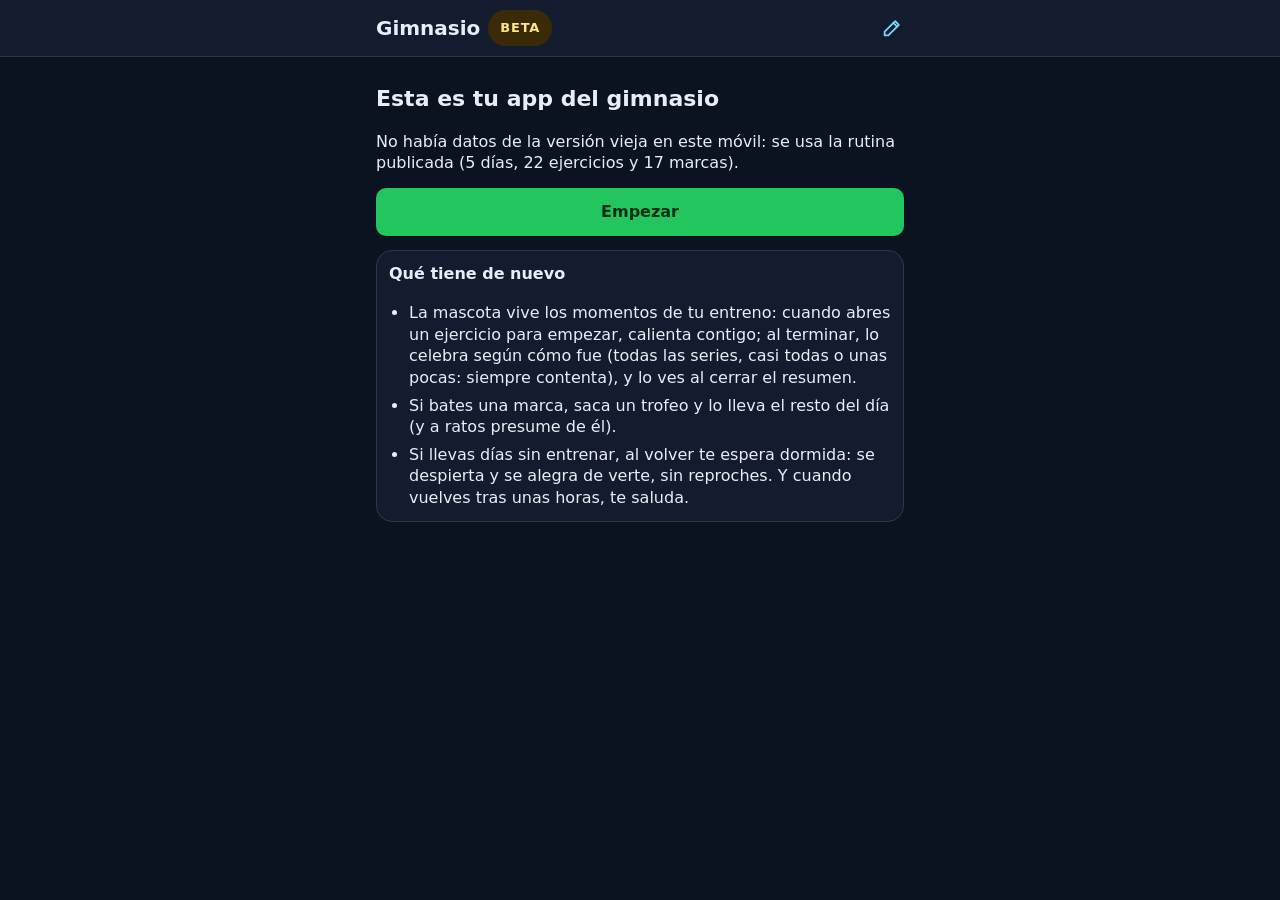
==== beta/index.html @ 9f3859d2 "Beta 1.3.5 en beta/ (D-124, D-135): los momentos de la sesión, con la mascota La app de desarrollo (" ====
<!doctype html>
<html lang="es">
<head>
  <meta charset="utf-8">
  <meta name="viewport" content="width=device-width, initial-scale=1, viewport-fit=cover">
  <meta http-equiv="Content-Security-Policy" content="default-src 'self'; script-src 'self'; style-src 'self'; img-src 'self' https: data: blob:; media-src 'self' blob:; connect-src 'self' https://*.ts.net; worker-src 'self'; manifest-src 'self'; object-src 'none'; base-uri 'none'; form-action 'none'">
  <meta name="color-scheme" content="light dark">
  <meta name="theme-color" content="#ffffff" media="(prefers-color-scheme: light)">
  <meta name="theme-color" content="#131c2e" media="(prefers-color-scheme: dark)">
  <meta name="description" content="App del gimnasio: apunta series, descansos y marcas.">
  <!-- La misma versión que js/version.js y sw.js: si el HTML y el JavaScript no coinciden, la app no arranca a medias. -->
  <meta name="gym-beta-version" content="1.3.5">
  <link rel="manifest" href="./manifest.json">
  <link rel="icon" href="./icon.svg" type="image/svg+xml">
  <link rel="apple-touch-icon" href="./icon.svg">
  <!-- «?1»: el service worker de la app vieja guardó «styles.css» a secas; la primera vez que se abre esta, aún puede
       mandar él y, con otra dirección, no le da la hoja vieja. No hay que cambiarlo en cada versión. -->
  <link rel="stylesheet" href="./styles.css?1">
  <title>Gym</title>
</head>
<body class="arrancando">
  <header class="cabecera" id="cabecera">
    <div class="cabecera-fila">
      <p class="marca"><span class="marca-nombre">Gimnasio</span></p>
      <!-- El lápiz: apuntar un fallo o una idea desde cualquier pantalla (antes, «BETA»; el id se queda). -->
      <button type="button" class="boton-apuntar" id="boton-beta" aria-label="Apuntar un fallo o una idea" title="Apuntar un fallo o una idea">
        <svg class="icono" viewBox="0 0 24 24" width="22" height="22" fill="none" stroke="currentColor" stroke-width="2" stroke-linecap="round" stroke-linejoin="round" aria-hidden="true" focusable="false"><path d="M4 20h4L19.5 8.5l-4-4L4 16z"/><path d="M13.5 6.5l4 4"/></svg>
      </button>
    </div>
    <div class="fila-dias" id="fila-dias" role="group" aria-label="Días de la rutina" hidden></div>
  </header>

  <main id="pantalla" class="pantalla" tabindex="-1">
    <p class="cargando">Cargando…</p>
  </main>

  <div id="barra-descanso" class="barra-descanso" role="region" aria-label="Descanso" hidden></div>
  <div id="avisos" class="avisos" aria-live="polite"></div>

  <nav id="nav" class="nav" aria-label="Secciones">
    <button type="button" class="nav-boton" data-accion="ir-entreno">
      <svg class="icono" viewBox="0 0 24 24" width="24" height="24" fill="none" stroke="currentColor" stroke-width="2" stroke-linecap="round" stroke-linejoin="round" aria-hidden="true" focusable="false"><path d="M6.5 7.5v9"/><path d="M17.5 7.5v9"/><path d="M3.5 10v4"/><path d="M20.5 10v4"/><path d="M6.5 12h11"/></svg>
      <span>Entreno</span>
    </button>
    <button type="button" class="nav-boton" data-accion="ir-historial">
      <svg class="icono" viewBox="0 0 24 24" width="24" height="24" fill="none" stroke="currentColor" stroke-width="2" stroke-linecap="round" stroke-linejoin="round" aria-hidden="true" focusable="false"><path d="M4 19.5h16"/><path d="M5.5 15.5l4-5 3.5 3 5.5-7"/></svg>
      <span>Historial</span>
    </button>
    <button type="button" class="nav-boton" data-accion="ir-rutina">
      <svg class="icono" viewBox="0 0 24 24" width="24" height="24" fill="none" stroke="currentColor" stroke-width="2" stroke-linecap="round" stroke-linejoin="round" aria-hidden="true" focusable="false"><path d="M4 5.5h16v14H4z"/><path d="M4 10h16"/><path d="M8.5 3v4"/><path d="M15.5 3v4"/></svg>
      <span>Rutina</span>
    </button>
    <button type="button" class="nav-boton" data-accion="ir-ajustes">
      <svg class="icono" viewBox="0 0 24 24" width="24" height="24" fill="none" stroke="currentColor" stroke-width="2" stroke-linecap="round" stroke-linejoin="round" aria-hidden="true" focusable="false"><path d="M4 7h9"/><path d="M17 7h3"/><path d="M4 17h3"/><path d="M11 17h9"/><path d="M15 4.5v5"/><path d="M9 14.5v5"/></svg>
      <span>Ajustes</span>
    </button>
  </nav>

  <div id="capa-fin" class="capa-fin" role="status" hidden></div>
  <div id="anuncios" class="solo-lector" aria-live="polite"></div>
  <noscript><p class="noscript">La app necesita JavaScript.</p></noscript>

  <script src="./js/vigia.js"></script>
  <script type="module" src="./js/app.js"></script>
</body>
</html>
---- beta/styles.css ----
/* Gym Beta · estilos. Tokens con light-dark(): sin data-tema sigue al móvil; app.js fija data-tema con el tema
   que resulta (claro u oscuro). Contrastes medidos con la fórmula WCAG (ver la especificación). */

:root {
  color-scheme: light dark;
  --fondo: light-dark(#f5f7fb, #0b1220);
  --superficie: light-dark(#ffffff, #131c2e);
  --superficie-2: light-dark(#eef2f8, #1b2640);
  --borde: light-dark(#d5dce8, #2a3654);
  --borde-campo: light-dark(#7b879b, #6b7a99);
  --texto: light-dark(#0f172a, #e8eef8);
  --texto-2: light-dark(#475569, #a9b6ca);
  --acento: light-dark(#15803d, #22c55e);
  --sobre-acento: light-dark(#ffffff, #052e16);
  --acento-texto: light-dark(#15803d, #4ade80);
  --info: light-dark(#0369a1, #7dd3fc);
  --seleccion: light-dark(#dbeafe, #1d3b5c);
  --cuenta: light-dark(#b45309, #fbbf24);
  --aviso-fondo: light-dark(#fef3c7, #3a2a07);
  --aviso-texto: light-dark(#78350f, #fde68a);
  --peligro: light-dark(#b91c1c, #f87171);
  --peligro-fondo: light-dark(#fee2e2, #3b1219);
  --peligro-zona-texto: light-dark(#991b1b, #fecaca);
  --peligro-solido: #b91c1c;
  --hecho: light-dark(#166534, #86efac);
  --hecho-fondo: light-dark(#dcfce7, #10291b);
  --fin-fondo: #22c55e;
  --fin-texto: #052e16;
  --grafica-serie: light-dark(#2a78d6, #3987e5);
  --grafica-rejilla: light-dark(#e3e8f0, #26324a);
  --tostada-fondo: light-dark(#1e293b, #e8eef8);
  --tostada-texto: light-dark(#f8fafc, #0f172a);
  --tostada-accion: light-dark(#86efac, #166534);
  --alto-nav: 64px;
  --alto-barra: 66px;
  --alto-cabecera: 112px;
  --margen: 16px;
  --sombra: none;
}

[data-tema="claro"] { color-scheme: light; --sombra: 0 1px 2px rgb(15 23 42 / .08); }
[data-tema="oscuro"] { color-scheme: dark; }

*, *::before, *::after { box-sizing: border-box; }
[hidden] { display: none !important; }

html { -webkit-text-size-adjust: 100%; text-size-adjust: 100%; }

body {
  margin: 0;
  min-height: 100dvh;
  background: var(--fondo);
  color: var(--texto);
  font: 16px/1.35 system-ui, -apple-system, "Segoe UI", Roboto, "Noto Sans", sans-serif;
  padding-bottom: calc(var(--alto-nav) + env(safe-area-inset-bottom) + 24px);
  -webkit-tap-highlight-color: transparent;
}
body.con-descanso { padding-bottom: calc(var(--alto-nav) + var(--alto-barra) + env(safe-area-inset-bottom) + 24px); }
body.con-hoja { overflow: hidden; }
body.arrancando { padding-bottom: 24px; }
body.arrancando .nav, body.arrancando .fila-dias { display: none; }

button, input, textarea, select { font: inherit; color: inherit; }
button { cursor: pointer; touch-action: manipulation; }
:focus-visible { outline: 3px solid var(--info); outline-offset: 2px; }
.icono { flex: none; }
a { color: var(--info); }

.solo-lector {
  position: absolute; width: 1px; height: 1px; overflow: hidden;
  clip: rect(0 0 0 0); clip-path: inset(50%); white-space: nowrap;
}
.oculto { display: none; }

/* --- Cabecera --- */

.cabecera {
  position: sticky; top: 0; z-index: 20;
  background: var(--superficie);
  border-bottom: 1px solid var(--borde);
  padding-top: env(safe-area-inset-top);
}
.cabecera-fila {
  height: 56px; max-width: 560px; margin: 0 auto; padding: 0 var(--margen);
  display: flex; align-items: center; justify-content: space-between; gap: 8px;
}
.marca { margin: 0; display: flex; align-items: center; gap: 8px; font-size: 20px; font-weight: 700; min-width: 0; }
/* El lápiz de arriba (antes, «BETA»): apuntar un fallo o una idea desde cualquier pantalla. Se ve pequeño, pero se
   toca en 48 × 48 px, pegado al borde derecho como iba el enlace a la versión vieja. */
.boton-apuntar {
  display: inline-flex; align-items: center; justify-content: center; flex: none; width: 48px; height: 48px; margin-right: -12px;
  padding: 0; border: 0; border-radius: 12px; background: none; color: var(--info); cursor: pointer;
}
.fila-dias {
  height: 56px; max-width: 560px; margin: 0 auto; padding: 4px var(--margen);
  display: flex; gap: 8px; overflow-x: auto; overscroll-behavior-x: contain;
  scroll-snap-type: x proximity; scrollbar-width: none;
}
.fila-dias::-webkit-scrollbar { display: none; }
.pestana {
  position: relative; flex: 1 0 auto; min-width: 64px; max-width: 132px; height: 48px; padding: 0 10px;
  scroll-snap-align: center;
  display: flex; flex-direction: column; align-items: center; justify-content: center; gap: 1px;
  border: 2px solid transparent; border-radius: 10px; background: var(--superficie-2); color: var(--texto);
}
.pestana-dia { font-size: 12px; font-weight: 600; color: var(--texto-2); line-height: 1.1; }
.pestana.es-hoy .pestana-dia { color: var(--hecho); font-weight: 800; }
.pestana-titulo { font-size: 14px; font-weight: 700; line-height: 1.2; max-width: 100%; overflow: hidden; text-overflow: ellipsis; white-space: nowrap; }
.pestana.elegida { background: var(--seleccion); border-color: var(--info); }
.pestana-punto { position: absolute; top: 5px; right: 6px; width: 8px; height: 8px; border-radius: 50%; background: var(--acento); }

/* --- Pantalla --- */

.pantalla { display: block; max-width: 560px; margin: 0 auto; padding: 12px var(--margen) 16px; outline: none; }
.cargando { color: var(--texto-2); }
.noscript { max-width: 560px; margin: 16px auto; padding: 0 16px; }
.titulo-pantalla { font-size: 22px; font-weight: 700; margin: 8px 0 4px; line-height: 1.25; overflow-wrap: anywhere; }
.subtitulo-pantalla { margin: 0 0 12px; color: var(--texto-2); font-size: 14px; }
.ayuda { margin: 0; font-size: 13px; color: var(--texto-2); }
.estado-bien { display: inline-flex; align-items: center; gap: 4px; color: var(--hecho); font-weight: 600; }
.linea-dato { margin: 0; font-size: 15px; }
.aviso-texto-fuerte { color: var(--aviso-texto); background: var(--aviso-fondo); padding: 8px 10px; border-radius: 10px; }

@media (max-width: 379px) {
  :root { --margen: 12px; }
}

/* --- Botones --- */

.boton {
  display: inline-flex; align-items: center; justify-content: center; gap: 8px;
  min-height: 48px; padding: 0 16px; border-radius: 10px; border: 1px solid transparent;
  font-weight: 700; text-align: center; line-height: 1.2; text-decoration: none;
}
.boton-principal { background: var(--acento); color: var(--sobre-acento); }
.boton-secundario { background: var(--superficie-2); color: var(--texto); border-color: var(--borde-campo); }
.boton-peligro { background: var(--peligro-solido); color: #ffffff; }
.boton-peligro-suave { background: transparent; color: var(--peligro); border-color: var(--peligro); }
.boton-ancho { width: 100%; }
.boton-corto { padding: 0 14px; }
.boton:disabled, .boton-icono:disabled, .boton-barra:disabled, .fila:disabled { opacity: .5; cursor: not-allowed; }
.boton-icono {
  width: 48px; height: 48px; flex: none; display: inline-grid; place-items: center; padding: 0;
  border: 0; border-radius: 10px; background: transparent; color: var(--texto);
}
.enlace-boton {
  display: inline-flex; align-items: center; gap: 6px; min-height: 48px; padding: 0 8px;
  background: none; border: 0; border-radius: 10px; color: var(--info); font-weight: 600; text-decoration: none;
}
.enlace-peligro { color: var(--peligro); }
.boton-volver {
  display: inline-flex; align-items: center; gap: 6px; min-height: 48px; padding: 0 8px; margin-left: -8px;
  background: none; border: 0; border-radius: 10px; color: var(--info); font-weight: 600;
}
.separador { height: 1px; background: var(--borde); margin: 8px 0; }

/* --- Banners y tarjetas --- */

.banners { display: flex; flex-direction: column; gap: 8px; margin-bottom: 8px; }
.banner {
  background: var(--superficie); border: 1px solid var(--borde); border-radius: 16px; padding: 12px;
  box-shadow: var(--sombra);
}
.banner-fila { display: flex; gap: 8px; align-items: flex-start; }
.banner-icono { margin-top: 1px; color: var(--info); }
.banner-texto { margin: 0; font-weight: 600; }
.banner-botones { display: flex; flex-wrap: wrap; gap: 8px; margin-top: 10px; }
.banner-botones .boton { flex: 1 1 auto; }
.banner-aviso { background: var(--aviso-fondo); color: var(--aviso-texto); border-color: transparent; }
.banner-aviso .banner-icono { color: var(--aviso-texto); }
.banner-aviso .boton-secundario { background: transparent; color: var(--aviso-texto); border-color: currentColor; }
.banner-hecho { background: var(--hecho-fondo); color: var(--hecho); border-color: transparent; }
.banner-hecho .banner-icono { color: var(--hecho); }
.banner-hecho .boton-secundario { background: transparent; color: var(--hecho); border-color: currentColor; }

.tarjeta {
  background: var(--superficie); border: 1px solid var(--borde); border-radius: 16px; padding: 12px;
  box-shadow: var(--sombra); margin-bottom: 16px;
}
.tarjeta-titulo { font-size: 16px; font-weight: 700; margin: 0 0 8px; }
.tarjeta-destacada {
  background: var(--hecho-fondo); color: var(--hecho); border-radius: 16px; padding: 12px; margin: 8px 0;
  display: flex; flex-direction: column; gap: 8px;
}
.tarjeta-destacada-texto { margin: 0; font-weight: 700; font-size: 17px; }
.vacio { background: var(--superficie); border: 1px dashed var(--borde-campo); border-radius: 16px; padding: 16px; display: flex; flex-direction: column; gap: 12px; }
.vacio p { margin: 0; color: var(--texto-2); }

/* --- Entreno --- */

.resumen-dia { margin-bottom: 4px; }
.titulo-dia { font-size: 22px; font-weight: 700; margin: 4px 0 0; line-height: 1.25; overflow-wrap: anywhere; }
.titulo-dia-fila { display: flex; align-items: center; justify-content: space-between; gap: 8px; }
.enlace-corto { flex: none; font-size: 14px; }
.linea-dia-fija { margin: 0; color: var(--texto-2); font-size: 15px; }
.linea-dia {
  display: flex; align-items: center; justify-content: space-between; gap: 8px; width: 100%; min-height: 48px;
  padding: 0; background: none; border: 0; color: var(--texto-2); font-size: 15px; text-align: left;
}
.linea-dia .icono { color: var(--info); }
.linea-dia-texto { min-width: 0; }
.progreso { height: 6px; border-radius: 3px; background: var(--superficie-2); overflow: hidden; margin-bottom: 8px; }
.progreso-barra { display: block; height: 100%; width: 0; background: var(--acento); border-radius: 3px; }
.ayuda-serie {
  display: flex; gap: 8px; align-items: flex-start; margin: 0 0 8px; padding: 10px 12px; border-radius: 12px;
  background: var(--seleccion); color: var(--texto); font-size: 14px;
}
.ayuda-serie .icono { color: var(--info); }

.lista-ej { list-style: none; margin: 0; padding: 0; display: flex; flex-direction: column; gap: 8px; }
.ej {
  background: var(--superficie); border: 1px solid var(--borde); border-radius: 16px; box-shadow: var(--sombra);
  scroll-margin-top: calc(var(--alto-cabecera-real, var(--alto-cabecera)) + 8px);
  scroll-margin-bottom: calc(var(--alto-nav) + var(--alto-barra) + 16px);
}
.ej.abierto { border: 2px solid var(--info); }
/* Superset (D-120) en Entreno: los dos, en la misma tarjeta, siempre (en reposo o haciéndolos): el replegado
   como una fila normal y el que se está haciendo, con sus controles, dentro de la misma tarjeta, uno debajo
   del otro y el descanso corto como separador. Así nunca se ve como dos ejercicios sueltos. */
.ej-superset-etiqueta {
  margin: 0; padding: 8px 12px 0; display: flex; align-items: center; gap: 4px;
  font-size: 12px; font-weight: 700; color: var(--info); text-transform: uppercase; letter-spacing: .02em;
}
.ej-superset-etiqueta .icono { flex: none; }
.ej-superset-separador {
  margin: 0; padding: 2px 12px; display: flex; align-items: center; gap: 8px;
  font-size: 12px; font-weight: 600; color: var(--texto-2); white-space: nowrap;
}
.ej-superset-separador::before, .ej-superset-separador::after { content: ""; flex: 1; height: 1px; background: var(--borde); }
/* Entre los enlaces de abajo (Editar…) del que esté abierto y el separador del superset no van dos rayas: la
   de los enlaces se quita (la del separador ya marca el corte). */
.ej-superset-miembro .ej-enlaces { border-top: 0; padding-top: 0; }
.ej-fila {
  display: flex; align-items: center; gap: 12px; width: 100%; min-height: 72px; padding: 8px 12px 8px 8px;
  background: none; border: 0; border-radius: 16px; text-align: left;
}
.ej-textos { flex: 1; min-width: 0; display: flex; flex-direction: column; gap: 2px; }
.ej-nombre {
  font-size: 16px; font-weight: 600; line-height: 1.25; overflow-wrap: anywhere;
  display: -webkit-box; -webkit-box-orient: vertical; -webkit-line-clamp: 2; line-clamp: 2; overflow: hidden;
}
.ej-nombre-completo { display: block; -webkit-line-clamp: unset; line-clamp: none; overflow: visible; }
.ej-datos { font-size: 14px; color: var(--texto-2); overflow-wrap: anywhere; }
.dato-icono { display: inline-flex; align-items: center; gap: 3px; white-space: nowrap; }
.dato-icono .icono { flex: none; opacity: .9; }
.ej-estado {
  flex: none; min-width: 44px; display: inline-flex; align-items: center; justify-content: flex-end; gap: 2px;
  font-size: 14px; font-weight: 700; color: var(--texto-2); font-variant-numeric: tabular-nums;
}
.ej-estado-hecho { color: var(--hecho); }
.ej-estado-despues { color: var(--cuenta); }
.ej.hecho:not(.abierto) .ej-datos { color: var(--hecho); }

.ej-cabecera { display: flex; align-items: flex-start; gap: 10px; padding: 8px 10px 0 8px; }
.ej-foto { flex: none; padding: 0; border: 0; background: none; border-radius: 12px; display: block; }
.ej-cabecera-texto {
  flex: 1; min-width: 0; min-height: 72px; padding: 2px 0; display: flex; flex-direction: column; justify-content: center; gap: 2px;
  background: none; border: 0; text-align: left; border-radius: 10px;
}
.ej-cabecera .ej-estado { min-height: 48px; }
.ej-cuerpo { padding: 8px 8px 8px; display: flex; flex-direction: column; gap: 10px; }
.ej-notas { margin: 0; display: flex; gap: 6px; align-items: flex-start; font-size: 14px; color: var(--texto); background: var(--superficie-2); padding: 8px 10px; border-radius: 10px; }
.ej-notas .icono { color: var(--texto-2); margin-top: 1px; }
.ultima-vez { margin: 0; font-size: 14px; color: var(--texto-2); padding: 0 2px; font-variant-numeric: tabular-nums; }
.sugerencia { background: var(--seleccion); border-radius: 12px; padding: 8px 8px 8px 12px; }
.sugerencia-fila { display: flex; align-items: center; justify-content: space-between; gap: 8px; }
.sugerencia-texto { margin: 0; font-weight: 700; }
.sugerencia-porque { margin: 2px 0 0; font-size: 13px; color: var(--texto); }
.series-hechas { display: flex; flex-wrap: wrap; gap: 8px; }
.pastilla-serie {
  min-height: 48px; padding: 0 14px 0 10px; display: inline-flex; align-items: center; gap: 4px;
  border: 1px solid var(--borde-campo); border-radius: 999px; background: var(--superficie-2);
  font-weight: 700; font-variant-numeric: tabular-nums;
}
.pastilla-serie .icono { color: var(--hecho); }
.serie-actual { display: flex; flex-direction: column; gap: 8px; }
.serie-cabecera { display: flex; align-items: center; justify-content: space-between; gap: 8px; }
.serie-numero { margin: 0; font-size: 14px; font-weight: 600; padding: 0 2px; }
.boton-descanso { min-height: 48px; padding: 0 12px; gap: 6px; font-size: 14px; font-variant-numeric: tabular-nums; }
/* Peso y repeticiones lado a lado también a 360 px (así el ✓ queda más arriba); solo por debajo de 340 px, uno sobre otro. */
.controles { display: grid; grid-template-columns: repeat(auto-fit, minmax(150px, 1fr)); gap: 8px 8px; }
.controles-hoja { gap: 12px; }
.control { display: flex; flex-direction: column; gap: 4px; min-width: 0; }
.control-rotulo { font-size: 14px; font-weight: 600; color: var(--texto-2); }
.control-fila { display: flex; align-items: stretch; gap: 4px; }
.boton-paso {
  flex: none; width: 48px; height: 56px; padding: 0; display: grid; place-items: center;
  border: 1px solid var(--borde-campo); border-radius: 10px; background: var(--superficie-2); color: var(--texto);
  font-weight: 700; font-size: 14px; white-space: nowrap;
}
.boton-paso-texto { width: 60px; font-size: 14px; }
.formulario .control-rotulo { color: var(--texto); font-weight: 700; }
.control-valor {
  flex: 1; min-width: 50px; height: 56px; display: flex; flex-direction: column; align-items: center; justify-content: center;
  border: 1px solid var(--borde-campo); border-radius: 10px; background: var(--superficie); overflow: hidden; cursor: text;
}
.control-valor:focus-within { outline: 3px solid var(--info); outline-offset: 1px; }
.control-campo {
  width: 100%; height: 30px; padding: 0 2px; border: 0; background: transparent; outline: none;
  font-size: 24px; font-weight: 700; text-align: center; font-variant-numeric: tabular-nums;
}
.control-unidad { font-size: 12px; color: var(--texto-2); line-height: 1; }
.control-valor:has(.falta) { border-color: var(--cuenta); border-width: 2px; }
.control-valor:has([aria-invalid="true"]) { border-color: var(--peligro); border-width: 2px; }
.control-error { margin: 0; font-size: 13px; color: var(--peligro); font-weight: 600; }
.control-error:empty { display: none; }
.control-aviso { color: var(--cuenta); }
.boton-hecha {
  width: 100%; min-height: 56px; font-size: 17px; background: var(--acento); color: var(--sobre-acento);
  scroll-margin-top: calc(var(--alto-cabecera-real, var(--alto-cabecera)) + 8px);
  scroll-margin-bottom: calc(var(--alto-nav) + env(safe-area-inset-bottom) + 16px);
}
body.con-descanso .boton-hecha { scroll-margin-bottom: calc(var(--alto-nav) + var(--alto-barra) + env(safe-area-inset-bottom) + 16px); }
/* Recién marcada una serie: un momento sin poder tocarse (un doble toque no apunta dos), y se nota. */
.boton-hecha.recien { opacity: .55; pointer-events: none; }
.hecha-texto { font-variant-numeric: tabular-nums; }
/* Los enlaces, separados del ✓ (un toque un poco bajo no cae en «Hacer después»). */
.ej-enlaces { display: flex; flex-wrap: nowrap; gap: 0 8px; justify-content: space-between; margin-top: 12px; padding-top: 4px; border-top: 1px solid var(--borde); }
@media (max-width: 400px) {
  .control-fila { gap: 2px; }
  .control-campo { font-size: 21px; }
  .ej-enlaces .enlace-boton { padding: 0 4px; font-size: 14px; }
  .ej-enlaces .icono { display: none; }
}
@media (max-width: 339px) {
  .controles { grid-template-columns: 1fr; }
}
.final-lista { display: flex; flex-direction: column; align-items: center; gap: 8px; margin-top: 16px; }

/* --- Barra de descanso y capa --- */

/* Barra de descanso de una sola fila: la cuenta (con lo que toca debajo) y cuatro botones de 48 px. */
.barra-descanso {
  position: fixed; left: 0; right: 0; z-index: 25;
  bottom: calc(var(--alto-nav) + env(safe-area-inset-bottom));
  min-height: var(--alto-barra); padding: 8px var(--margen);
  background: var(--superficie); border-top: 1px solid var(--borde);
  box-shadow: 0 -4px 12px rgb(0 0 0 / .14);
}
.barra-descanso > * { max-width: 560px; margin-left: auto; margin-right: auto; }
.barra-fila { display: flex; align-items: center; gap: 10px; }
.barra-izq { flex: 1; min-width: 0; display: flex; flex-direction: column; gap: 2px; }
.barra-cuenta {
  font-size: 32px; font-weight: 700; line-height: 1;
  font-variant-numeric: tabular-nums; color: var(--cuenta); white-space: nowrap;
}
.barra-texto { font-size: 13px; line-height: 1.25; color: var(--texto-2); white-space: nowrap; overflow: hidden; text-overflow: ellipsis; display: block; }
.barra-texto-interior { display: inline-block; }
/* Si no cabe, como en un reproductor antiguo: una pausa, un paseo hasta el final en el sentido de la lectura
   (izquierda), otra pausa y, de vuelta al principio, un corte (no una vuelta hacia la derecha, que iría al
   revés de cómo se lee). Con «reducir movimiento» no se mueve: se queda en los puntos suspensivos de siempre. */
@media (prefers-reduced-motion: no-preference) {
  .barra-texto.con-marquesina { text-overflow: clip; }
  .barra-texto.con-marquesina .barra-texto-interior { animation: marquesina-barra 7s linear infinite; }
}
@keyframes marquesina-barra {
  0%, 14% { transform: translateX(0); }
  57% { transform: translateX(calc(-1 * var(--desborde, 0px))); }
  71% { transform: translateX(calc(-1 * var(--desborde, 0px))); }
  71.1% { transform: translateX(0); }
  100% { transform: translateX(0); }
}
.barra-pausa .barra-cuenta { color: var(--texto-2); }
.barra-final .barra-cuenta { font-size: 22px; line-height: 1.1; color: var(--hecho); }
.barra-final .barra-texto { color: var(--texto); font-weight: 600; }
.barra-botones { flex: none; display: flex; gap: 8px; }
.boton-barra {
  width: 48px; height: 48px; padding: 0; display: grid; place-items: center; border-radius: 10px; border: 1px solid var(--borde-campo);
  background: var(--superficie-2); color: var(--texto); font-weight: 700; font-size: 13px; white-space: nowrap; font-variant-numeric: tabular-nums;
}
.barra-icono { display: grid; place-items: center; }
@media (max-width: 339px) {
  .barra-botones { gap: 4px; }
  .boton-barra { width: 44px; }
}

.capa-fin {
  position: fixed; inset: 0; z-index: 70; padding: 24px;
  display: flex; flex-direction: column; align-items: center; justify-content: center; text-align: center;
  background: var(--fin-fondo); color: var(--fin-texto); cursor: pointer;
}
.capa-titulo { margin: 0; font-size: 40px; font-weight: 800; }
.capa-texto { margin: 8px 0 0; font-size: 20px; font-weight: 700; overflow-wrap: anywhere; }
/* Arriba, lejos del ✓ que queda debajo de la capa. */
.capa-pie { position: absolute; top: calc(env(safe-area-inset-top) + 24px); left: 0; right: 0; margin: 0; font-size: 16px; font-weight: 600; }
/* Al cerrarse sola se vuelve transparente, pero sigue recogiendo los toques un momento. */
.capa-fin.saliendo { opacity: 0; transition: opacity .25s; }
@media (prefers-reduced-motion: no-preference) {
  .capa-fin:not([hidden]) .capa-titulo { animation: latido .8s ease-in-out 3; }
}
@keyframes latido { 50% { transform: scale(1.08); } }

/* --- Navegación inferior --- */

.nav {
  position: fixed; left: 0; right: 0; bottom: 0; z-index: 30;
  height: calc(var(--alto-nav) + env(safe-area-inset-bottom)); padding-bottom: env(safe-area-inset-bottom);
  padding-left: max(0px, calc((100% - 560px) / 2)); padding-right: max(0px, calc((100% - 560px) / 2));
  display: grid; grid-template-columns: repeat(4, 1fr);
  background: var(--superficie); border-top: 1px solid var(--borde);
}
.nav-boton {
  display: flex; flex-direction: column; align-items: center; justify-content: center; gap: 2px;
  min-height: 48px; padding: 0; border: 0; background: none; color: var(--texto-2);
  font-size: 12.5px; font-weight: 600;
}
.nav-boton .icono { padding: 2px 14px; box-sizing: content-box; border-radius: 999px; }
.nav-boton[aria-current="page"] { color: var(--acento-texto); }
.nav-boton[aria-current="page"] .icono { background: var(--hecho-fondo); }

/* --- Avisos breves --- */

.avisos {
  position: fixed; left: 0; right: 0; z-index: 60; pointer-events: none;
  bottom: calc(var(--alto-nav) + env(safe-area-inset-bottom) + 8px);
  display: flex; justify-content: center; padding: 0 12px;
}
/* Con la barra de descanso a la vista, los avisos van arriba, bajo la cabecera: así el «Deshacer» no cae encima del
   ✓ ni de las filas que se tocan entre series. */
body.con-descanso .avisos { top: calc(var(--alto-cabecera-real, var(--alto-cabecera)) + 8px); bottom: auto; }
body.arrancando .avisos { bottom: 16px; }
body.con-hoja .avisos { top: calc(env(safe-area-inset-top) + 12px); bottom: auto; }
.aviso {
  pointer-events: auto; width: 100%; max-width: 536px; min-height: 48px; padding: 4px 4px 4px 16px;
  display: flex; align-items: center; gap: 8px; border-radius: 12px;
  background: var(--tostada-fondo); color: var(--tostada-texto); box-shadow: 0 6px 18px rgb(0 0 0 / .25);
}
.aviso-texto { margin: 0; flex: 1; padding: 8px 0; font-size: 15px; }
.aviso-accion {
  flex: none; min-height: 48px; padding: 0 14px; border: 0; border-radius: 10px; background: transparent;
  color: var(--tostada-accion); font-weight: 800; text-transform: none;
}
.aviso-cerrar { color: var(--tostada-texto); }
.aviso-error { background: light-dark(#7f1d1d, #fecaca); color: light-dark(#ffffff, #450a0a); }
.aviso-error .aviso-cerrar, .aviso-error .aviso-accion { color: inherit; }

/* --- Hojas --- */

.capa-hoja { position: fixed; inset: 0; z-index: 50; display: flex; flex-direction: column; justify-content: flex-end; }
.hoja-fondo { position: absolute; inset: 0; background: rgb(0 0 0 / .5); }
.hoja {
  position: relative; width: 100%; max-width: 560px; margin: 0 auto; max-height: 85dvh;
  display: flex; flex-direction: column;
  background: var(--superficie); color: var(--texto); border-radius: 24px 24px 0 0;
  padding-bottom: env(safe-area-inset-bottom); box-shadow: 0 -8px 24px rgb(0 0 0 / .25);
}
.hoja-alta { min-height: 60dvh; }
.hoja:focus { outline: none; }
.hoja-cabecera { display: flex; align-items: center; gap: 8px; padding: 8px 8px 0 20px; min-height: 60px; }
.hoja-titulo { flex: 1; margin: 0; font-size: 20px; font-weight: 700; line-height: 1.25; overflow-wrap: anywhere; }
.hoja-cuerpo { flex: 1 1 auto; overflow-y: auto; overscroll-behavior: contain; padding: 8px 20px 16px; }
.hoja-pie { display: flex; gap: 12px; justify-content: space-between; padding: 12px 20px 16px; border-top: 1px solid var(--borde); }
.hoja-pie .boton { flex: 1 1 0; min-width: 0; }
.hoja-texto { margin: 0 0 12px; font-size: 16px; }
.hoja-confirmar .hoja-cuerpo { padding-bottom: 8px; }

.tabla-tiempo { margin: 0 0 12px; }
.fila-tabla { display: flex; justify-content: space-between; gap: 12px; padding: 10px 0; border-bottom: 1px solid var(--borde); }
.fila-tabla dt { color: var(--texto); }
.fila-tabla dd { margin: 0; font-weight: 700; white-space: nowrap; font-variant-numeric: tabular-nums; }
.fila-total { border-bottom: 0; font-size: 18px; }
.fila-total dt { font-weight: 700; }

.resumen-titulo { margin: 0; font-size: 18px; font-weight: 700; }
.resumen-cifras { margin: 4px 0 12px; font-size: 16px; color: var(--texto-2); }
.resumen-marcas { background: var(--hecho-fondo); color: var(--hecho); border-radius: 12px; padding: 8px 12px; margin-bottom: 12px; }
.resumen-rotulo { margin: 0; font-weight: 700; }
.resumen-marcas ul { margin: 4px 0 0; padding-left: 20px; }
.imagen-grande { display: grid; place-items: center; margin-bottom: 8px; }
.mini.mini-200 { width: min(100%, 320px); height: auto; aspect-ratio: 1; font-size: 72px; }

.vista-previa { display: flex; flex-direction: column; gap: 8px; }
.vista-previa-linea { margin: 0; }
.vista-previa-linea.fuerte { font-weight: 700; }
.detalles summary { min-height: 48px; display: flex; align-items: center; cursor: pointer; color: var(--info); font-weight: 600; }
.lista-avisos { margin: 0 0 8px; padding-left: 20px; font-size: 14px; color: var(--texto-2); }
.lista-novedades { margin: 0; padding-left: 20px; display: flex; flex-direction: column; gap: 6px; }

/* --- Miniaturas --- */

.mini {
  position: relative; flex: none; display: grid; place-items: center; overflow: hidden;
  border-radius: 12px; color: #ffffff; font-weight: 700; line-height: 1;
}
.mini-48 { width: 48px; height: 48px; font-size: 20px; }
.mini-56 { width: 56px; height: 56px; font-size: 22px; }
.mini-72 { width: 72px; height: 72px; font-size: 28px; }
.mini-img { position: absolute; inset: 0; width: 100%; height: 100%; object-fit: contain; }
.mini.con-imagen { background: #ffffff; }
.mini.con-imagen .mini-inicial { visibility: hidden; }
[data-tema="oscuro"] .mini-img { filter: brightness(.88); }
.color-0 { background: #475569; }
.color-1 { background: #1d4ed8; }
.color-2 { background: #047857; }
.color-3 { background: #b45309; }
.color-4 { background: #6d28d9; }
.color-5 { background: #be123c; }
.color-6 { background: #0e7490; }
.color-7 { background: #4d7c0f; }

/* --- Listas de filas (Historial, Rutina, Ajustes) --- */

.lista-filas { list-style: none; margin: 0 0 16px; padding: 0; display: flex; flex-direction: column; gap: 8px; }
.fila {
  display: flex; align-items: center; gap: 12px; width: 100%; min-height: 64px; padding: 8px 12px;
  background: var(--superficie); border: 1px solid var(--borde); border-radius: 16px; box-shadow: var(--sombra);
  text-align: left; color: var(--texto);
}
.fila-textos { flex: 1; min-width: 0; display: flex; flex-direction: column; gap: 2px; }
.fila-titulo { font-weight: 600; overflow-wrap: anywhere; }
.fila-datos { font-size: 14px; color: var(--texto-2); overflow-wrap: anywhere; font-variant-numeric: tabular-nums; }
.fila-flecha { color: var(--texto-2); }
.fila-con-orden { display: flex; gap: 8px; align-items: center; }
.fila-con-orden .fila { flex: 1; min-width: 0; }
.botones-orden { display: flex; gap: 8px; flex: none; }
.botones-orden .boton-icono { background: var(--superficie-2); border: 1px solid var(--borde); }

/* Superset (D-120) en el editor de la rutina: una sola tarjeta con los dos, uno debajo del otro a toda la anchura
   de la tarjeta (dos columnas no se leían bien), y el descanso corto como separador entre ellos. Subir/bajar, a su
   derecha, como en las demás filas (desde la 1.1.0; antes iban debajo): la tarjeta queda tan ancha como una fila. */
.fila-superset-grupo { display: flex; gap: 8px; align-items: center; }
.fila-superset-grupo .fila-superset { flex: 1; min-width: 0; }
.fila-superset {
  display: flex; flex-direction: column;
  background: var(--seleccion); border: 1px solid var(--info); border-radius: 16px; overflow: hidden;
}
.fila-superset-etiqueta {
  margin: 0; padding: 8px 12px 0; display: flex; align-items: center; gap: 4px;
  font-size: 12px; font-weight: 700; color: var(--info); text-transform: uppercase; letter-spacing: .02em;
}
.fila-superset-etiqueta .icono { flex: none; }
.fila-superset-fila {
  display: flex; align-items: center; gap: 12px; width: 100%; min-height: 64px; padding: 8px 12px;
  background: none; border: 0; border-radius: 0; text-align: left; color: var(--texto);
}
.fila-superset-separador {
  margin: 0; padding: 2px 12px; display: flex; align-items: center; gap: 8px;
  font-size: 12px; font-weight: 600; color: var(--texto-2); white-space: nowrap;
}
.fila-superset-separador::before, .fila-superset-separador::after { content: ""; flex: 1; height: 1px; background: var(--borde); }
.fila-con-boton {
  display: flex; align-items: center; gap: 8px; padding: 8px 8px 8px 12px; min-height: 64px;
  background: var(--superficie); border: 1px solid var(--borde); border-radius: 16px;
}
.fila-estatica { background: var(--superficie); border: 1px solid var(--borde); border-radius: 16px; }
.fila-enlace {
  display: flex; flex-direction: column; gap: 2px; width: 100%; min-height: 64px; padding: 10px 12px;
  background: none; border: 0; border-radius: 16px; text-align: left; color: var(--texto);
}
.fila-simple { padding: 10px 2px; border-bottom: 1px solid var(--borde); font-size: 14px; }
.lista-simple { list-style: none; margin: 0 0 16px; padding: 0; }
.fila-biblioteca { min-height: 64px; }
.fila-biblioteca:disabled { opacity: 1; background: var(--superficie-2); }
.fila-biblioteca:disabled .fila-datos { color: var(--texto); font-weight: 600; }
.apunte-texto { font-weight: 400; white-space: pre-wrap; }

.selector { display: flex; gap: 8px; padding: 4px; margin: 4px 0 12px; background: var(--superficie-2); border-radius: 12px; }
.selector-opcion {
  flex: 1; min-height: 48px; padding: 0 8px; border: 0; border-radius: 9px; background: transparent;
  color: var(--texto); font-weight: 600;
}
.selector-opcion.activa { background: var(--superficie); color: var(--texto); box-shadow: 0 1px 3px rgb(0 0 0 / .18); outline: 2px solid var(--info); outline-offset: -2px; }
.selector-tipo { margin: 0; }
.selector-tipo .selector-opcion { font-size: 14px; }

/* --- Historial --- */

.cabecera-detalle { margin-bottom: 12px; }
.cabecera-detalle .titulo-pantalla { margin-top: 0; }
.tira { background: var(--superficie); border: 1px solid var(--borde); border-radius: 16px; padding: 10px 12px; margin-bottom: 12px; box-shadow: var(--sombra); }
.tira-titulo { margin: 0 0 6px; font-size: 14px; font-weight: 600; color: var(--texto-2); }
.tira-dias { list-style: none; display: grid; grid-template-columns: repeat(7, 1fr); gap: 4px; margin: 0; padding: 0; }
.tira-dia { display: flex; flex-direction: column; align-items: center; gap: 2px; padding: 4px 0; border-radius: 10px; }
.tira-letra { font-size: 13px; font-weight: 700; color: var(--texto-2); }
.tira-marca { width: 28px; height: 28px; border-radius: 50%; display: grid; place-items: center; background: var(--superficie-2); }
.tira-dia.hecho .tira-marca { background: var(--acento); color: var(--sobre-acento); }
.tira-dia.es-hoy .tira-letra { color: var(--acento-texto); }
.tira-dia.es-hoy { outline: 2px solid var(--info); outline-offset: -2px; }
.tira-racha { margin: 8px 0 0; font-size: 14px; font-weight: 600; }

.datos-fila { display: grid; grid-template-columns: repeat(auto-fit, minmax(100px, 1fr)); gap: 8px; margin-bottom: 12px; }
.dato {
  display: flex; flex-direction: column; gap: 2px; padding: 10px 12px; min-width: 0;
  background: var(--superficie); border: 1px solid var(--borde); border-radius: 16px; box-shadow: var(--sombra);
}
.dato-rotulo { font-size: 13px; color: var(--texto-2); font-weight: 600; }
.dato-valor { font-size: 22px; font-weight: 700; line-height: 1.2; overflow-wrap: anywhere; }
.dato-pie { font-size: 13px; color: var(--texto-2); }
.dato .boton { margin-top: 6px; align-self: stretch; }
@media (max-width: 379px) {
  .dato { padding: 8px 10px; }
  .dato-valor { font-size: 20px; }
}
.zona-borrar { margin-top: 24px; display: flex; flex-direction: column; gap: 12px; }
.seccion-titulo { font-size: 18px; font-weight: 700; margin: 16px 0 8px; }

.grafica-caja { display: flex; flex-direction: column; }
.grafica-detalle { margin: 0 0 4px; min-height: 1.4em; font-size: 14px; color: var(--texto-2); font-variant-numeric: tabular-nums; }
.grafica-detalle strong { color: var(--texto); }
.grafica { display: block; width: 100%; height: auto; overflow: visible; }
.grafica-rejilla { stroke: var(--grafica-rejilla); stroke-width: 1; }
.grafica-eje { fill: var(--texto-2); font-size: 13px; font-variant-numeric: tabular-nums; }
.grafica-linea { fill: none; stroke: var(--grafica-serie); stroke-width: 2; stroke-linecap: round; stroke-linejoin: round; }
.grafica-marca { fill: var(--grafica-serie); stroke: var(--superficie); stroke-width: 2; }
.grafica-zona { fill: transparent; }
.grafica-punto { cursor: pointer; outline: none; }
.grafica-punto.elegido .grafica-marca, .grafica-punto:focus-visible .grafica-marca { r: 6px; stroke-width: 3; }
.grafica-punto:focus-visible .grafica-zona { fill: var(--grafica-rejilla); fill-opacity: .5; }
.grafica-valor { fill: var(--texto); font-size: 13px; font-weight: 700; font-variant-numeric: tabular-nums; }

/* --- Rutina y formularios --- */

.formulario { display: flex; flex-direction: column; gap: 0; }
.campo { display: flex; flex-direction: column; gap: 6px; margin-bottom: 16px; }
.campo-rotulo { margin: 0; font-size: 14px; font-weight: 700; color: var(--texto); }
.campo-texto {
  width: 100%; min-height: 48px; padding: 10px 12px; border: 1px solid var(--borde-campo); border-radius: 10px;
  background: var(--superficie); color: var(--texto);
}
.campo-texto[aria-invalid="true"] { border: 2px solid var(--peligro); }
.campo-area { min-height: 88px; resize: vertical; line-height: 1.4; }
.campo-error { margin: 0; color: var(--peligro); font-size: 13px; font-weight: 600; }
.campo-error:empty { display: none; }
.chips { display: flex; flex-wrap: wrap; gap: 8px; margin-top: 8px; }
.chip {
  min-height: 48px; min-width: 56px; padding: 0 14px; border-radius: 999px; border: 1px solid var(--borde-campo);
  background: var(--superficie-2); color: var(--texto); font-weight: 600; font-variant-numeric: tabular-nums;
}
.semana { display: grid; grid-template-columns: repeat(7, minmax(48px, 1fr)); gap: 8px; }
/* En el móvil, en dos filas (L M X J / V S D): cada botón de 48 px o más. */
@media (max-width: 480px) {
  .semana { grid-template-columns: repeat(4, 1fr); }
}
.semana-dia {
  height: 48px; padding: 0; border: 1px solid var(--borde-campo); border-radius: 10px;
  background: var(--superficie-2); color: var(--texto); font-weight: 700;
}
.semana-dia.activo { background: var(--acento); color: var(--sobre-acento); border-color: var(--acento); }
.mas-opciones { margin-bottom: 16px; }
.mas-opciones summary { min-height: 48px; display: flex; align-items: center; color: var(--info); font-weight: 600; cursor: pointer; }
.nota-pie { margin-top: 4px; }
.solo-peso { display: flex; flex-direction: column; gap: 0; }
.solo-peso > .control { margin-bottom: 16px; }
.formulario > .control { margin-bottom: 16px; }
.crear-ejercicio { margin-top: 8px; }
.lista-biblioteca { margin-top: 4px; }

/* --- Ajustes --- */

.seccion {
  display: flex; flex-direction: column; gap: 8px; margin-bottom: 16px; padding: 12px 16px 16px;
  background: var(--superficie); border: 1px solid var(--borde); border-radius: 16px; box-shadow: var(--sombra);
}
.seccion > .seccion-titulo { margin: 4px 0 4px; }
.fila-interruptor {
  display: flex; align-items: center; justify-content: space-between; gap: 12px; min-height: 56px;
  border-bottom: 1px solid var(--borde);
}
.interruptor-texto { flex: 1; min-height: 56px; display: flex; flex-direction: column; justify-content: center; gap: 2px; cursor: pointer; }
.interruptor-rotulo { font-weight: 600; }
.interruptor {
  appearance: none; -webkit-appearance: none; position: relative; flex: none; width: 52px; height: 32px; margin: 0;
  border-radius: 999px; background: var(--borde-campo); cursor: pointer; transition: background .15s;
}
.interruptor::before {
  content: ""; position: absolute; top: 4px; left: 4px; width: 24px; height: 24px; border-radius: 50%;
  background: #ffffff; transition: transform .15s;
}
.interruptor:checked { background: var(--acento); }
.interruptor:checked::before { transform: translateX(20px); }
[data-tema="oscuro"] .interruptor:checked::before { background: var(--sobre-acento); }
.interruptor:disabled { opacity: .5; }
.estado-permiso { padding: 4px 0 8px; border-bottom: 1px solid var(--borde); }
.opciones { display: flex; flex-direction: column; gap: 8px; }
.opcion {
  display: flex; align-items: center; gap: 12px; min-height: 48px; padding: 0 12px; text-align: left;
  border: 1px solid var(--borde-campo); border-radius: 10px; background: var(--superficie); color: var(--texto);
}
.opcion-marca { flex: none; width: 20px; height: 20px; border-radius: 50%; border: 2px solid var(--borde-campo); }
.opcion.activa { border: 2px solid var(--info); background: var(--seleccion); font-weight: 700; }
.opcion.activa .opcion-marca { border: 6px solid var(--info); }
.copias-auto:empty { display: none; }
.copias-auto .lista-filas { margin-bottom: 8px; }
.zona-peligrosa { background: var(--peligro-fondo); border: 2px solid var(--peligro); }
.zona-peligrosa .seccion-titulo { color: var(--peligro-zona-texto); }
.zona-peligrosa .ayuda { color: var(--peligro-zona-texto); }
.zona-peligrosa .boton-peligro-suave { background: var(--superficie); }
.novedad + .novedad { margin-top: 16px; }

/* --- Arranque --- */

.pantalla-arranque { display: flex; flex-direction: column; gap: 14px; padding-top: 8px; }
.pantalla-arranque .tarjeta { margin-bottom: 0; }
.arranque-titulo { font-size: 20px; font-weight: 700; margin: 24px 0 0; }
.arranque-texto { margin: 0; font-size: 16px; }
.arranque-icono { margin: 8px 0 0; color: var(--peligro); }

/* --- Corregir series pasadas (F36), mover o copiar (F35) y cronómetro (F34) --- */

.ejercicio-sesion { padding-bottom: 10px; }
.fila-enlace-titulo { flex-direction: row; align-items: center; justify-content: space-between; min-height: 52px; padding-bottom: 4px; }
.series-pasadas { padding: 0 12px; }
.ayuda-corregir { margin-bottom: 8px; }
.botones-otro-dia { display: flex; flex-wrap: wrap; gap: 8px; margin: 4px 0 16px; }
.botones-otro-dia .boton { flex: 1 1 140px; }
.boton-crono { width: 100%; font-variant-numeric: tabular-nums; }
.boton-crono.en-marcha { border-color: var(--cuenta); color: var(--cuenta); border-width: 2px; }

/* --- Lo de la 0.2.0: borrar aparte en las hojas, permiso de avisos, casillas y pantallas de arranque --- */

/* Borrar o quitar, en las hojas, va al final del cuerpo y separado: lejos del botón principal del pie. */
.zona-borrar-hoja { margin-top: 24px; padding-top: 12px; border-top: 1px solid var(--borde); }
.fila-interruptor.sin-permiso .interruptor:checked { background: var(--borde-campo); }
.aviso-permiso { color: var(--aviso-texto); background: var(--aviso-fondo); padding: 8px 10px; border-radius: 10px; margin-bottom: 8px; }
.estado-permiso .boton { width: 100%; }
.casilla { display: flex; align-items: center; gap: 12px; min-height: 48px; font-weight: 600; cursor: pointer; }
.casilla-caja { flex: none; width: 24px; height: 24px; margin: 0; accent-color: var(--acento); }
.tarjeta-aviso { background: var(--aviso-fondo); color: var(--aviso-texto); border-color: transparent; }
.tarjeta-aviso .boton-secundario { background: transparent; color: var(--aviso-texto); border-color: currentColor; }
.pantalla-arranque .tarjeta { display: flex; flex-direction: column; gap: 10px; }

/* --- Lo de la 0.2.1: consejos si el aviso no llega con el móvil bloqueado (Ajustes → Descanso) --- */

.consejos-aviso { margin-top: 4px; border-top: 1px solid var(--borde); }
.consejos-aviso summary { gap: 8px; list-style: none; }
.consejos-aviso summary::-webkit-details-marker { display: none; }
/* La flecha apunta abajo con los consejos plegados y arriba con ellos a la vista. */
.consejos-flecha { display: inline-flex; margin-left: auto; transform: rotate(90deg); }
.consejos-aviso[open] .consejos-flecha { transform: rotate(-90deg); }
@media (prefers-reduced-motion: no-preference) {
  .consejos-flecha { transition: transform .15s; }
}
.lista-consejos { margin: 0 0 4px; padding-left: 20px; display: flex; flex-direction: column; gap: 8px; font-size: 14px; color: var(--texto-2); }

/* --- Lo de la 0.2.2: avisos desde el PC (Ajustes → Descanso) --- */

.avisos-pc { display: flex; flex-direction: column; gap: 8px; padding: 10px 0 12px; border-bottom: 1px solid var(--borde); }
.avisos-pc:empty { display: none; }
.avisos-pc > p { margin: 0; }
.botones-pc { display: flex; flex-wrap: wrap; gap: 8px; }
.botones-pc .boton { flex: 1 1 140px; }

/* --- Lo de la 0.2.3: copia en el PC (Ajustes → Copia de seguridad) --- */

.copia-pc { display: flex; flex-direction: column; gap: 8px; padding: 10px 0 12px; margin: 8px 0; border-top: 1px solid var(--borde); border-bottom: 1px solid var(--borde); }
.copia-pc:empty { display: none; }
.copia-pc > p { margin: 0; }

/* --- Lo de la 0.2.4: el brillo, dos luces que dan vueltas alrededor de lo elegido (prueba) --- */

/* Lo elegido conserva su borde fino y, separado por un hueco transparente (máscara: vale sobre cualquier fondo),
   lleva un aro de su misma forma por el que corren dos luces iguales, en el mismo sentido (el del reloj) y a media
   vuelta una de otra: se persiguen (0.2.6; en la 0.2.5 se cruzaban). Cada luz es una franja larga blanca crema, con
   la cabeza delante y una cola cian, azul y morada que se apaga; entre ellas, el aro queda oscuro. Cada vez que el aro
   aparece (al abrir el ejercicio y al marcar una serie, porque entonces se vuelve a pintar) dan una vuelta deprisa y
   luego siguen a su paso. El ejercicio abierto lo lleva siempre, con un resplandor suave detrás; los interruptores,
   las opciones y los selectores, una vez al elegirlos (clase «destello», que pone js/ui/brillo.js un momento). Con
   «reducir movimiento», las luces se quedan quietas. En el tema claro, el blanco no se vería: va en añil oscuro. */
@property --aro-giro { syntax: "<angle>"; inherits: false; initial-value: 0deg; }
:root {
  --aro-luz: light-dark(#34277f, #fff3e3);
  --aro-cian: #66ddff;
  --aro-azul: #7f7cff;
  --aro-morado: #a52cff;
  --aro-grosor: 2px;
  --aro-hueco: 3px;
  /* Una luz (se repite cada 180°, así que son dos): cola morada, cuerpo blanco y la cabeza delante (a más grados). */
  --aro-luces: transparent 0deg, var(--aro-morado) 12deg 18deg, var(--aro-azul) 26deg, var(--aro-cian) 34deg,
    var(--aro-luz) 46deg 100deg, transparent 124deg 180deg;
}
.ej.abierto { position: relative; border: 1px solid var(--borde-campo); --aro-radio: 16px; --aro-borde: 1px; }
.destello { position: relative; --aro-radio: 10px; --aro-borde: 1px; }
.interruptor.destello { --aro-radio: 999px; --aro-borde: 0px; }
.selector-opcion.destello { --aro-radio: 9px; --aro-borde: 0px; }
.opcion.activa.destello { --aro-borde: 2px; }
.ej.abierto::before, .ej.abierto::after, .destello::after {
  content: ""; position: absolute; pointer-events: none;
  inset: calc(-1 * (var(--aro-borde) + var(--aro-hueco) + var(--aro-grosor)));
  border-radius: calc(var(--aro-radio) + var(--aro-hueco) + var(--aro-grosor));
  background: repeating-conic-gradient(from var(--aro-giro), var(--aro-luces));
  /* Quietas (y con «reducir movimiento»): una arriba a la derecha y otra abajo a la izquierda. */
  --aro-giro: -60deg;
}
/* El aro: solo el borde de la caja, con la máscara (lo de dentro, transparente). */
.ej.abierto::before, .destello::after {
  padding: var(--aro-grosor);
  -webkit-mask: linear-gradient(#000 0 0) content-box, linear-gradient(#000 0 0);
  -webkit-mask-composite: xor;
  mask: linear-gradient(#000 0 0) content-box exclude, linear-gradient(#000 0 0);
}
/* El resplandor: las mismas luces, borrosas y detrás de la tarjeta (su fondo tapa el centro). */
.ej.abierto::after { z-index: -1; filter: blur(6px); opacity: .45; }
.destello::after { opacity: 0; }
/* Al aparecer, deprisa (2/3 de vuelta en 0,8 s, frenando hasta su paso) y luego una vuelta cada 4,5 s. */
@keyframes aro-entrada { from { --aro-giro: -240deg; } to { --aro-giro: 0deg; } }
@keyframes aro-giro { from { --aro-giro: 0deg; } to { --aro-giro: 360deg; } }
@keyframes aro-destello {
  0% { --aro-giro: -180deg; opacity: 0; }
  10%, 65% { opacity: 1; }
  100% { --aro-giro: 90deg; opacity: 0; }
}
@keyframes aro-quieto { 0%, 70% { opacity: 1; } 100% { opacity: 0; } }
@media (prefers-reduced-motion: no-preference) {
  .ej.abierto::before, .ej.abierto::after { animation: aro-entrada .8s cubic-bezier(.15, .6, .55, .88), aro-giro 4.5s linear .8s infinite; }
  .destello::after { animation: aro-destello .9s cubic-bezier(.2, .6, .4, 1); }
}
@media (prefers-reduced-motion: reduce) {
  .destello::after { animation: aro-quieto .9s linear; }
}

/* --- Lo de la 1.1.0: ordenar arrastrando y transiciones (D-122) --- */

/* Las filas que se ordenan arrastrando (Rutina, js/ui/arrastre.js): mantenerlas pulsadas no selecciona texto ni saca
   el menú del móvil, y la miniatura no se arrastra sola. */
.lista-orden > [data-orden] { -webkit-user-select: none; user-select: none; -webkit-touch-callout: none; }
.lista-orden img { -webkit-user-drag: none; }
.ayuda-orden { margin: -4px 0 8px; }
/* La levantada va encima de las demás, con sombra, y sigue al dedo; las demás se apartan deslizándose para dejarle
   hueco (con «reducir movimiento», al momento). */
.ordenando > .arrastrando, .ordenando > .volviendo { position: relative; z-index: 5; }
.arrastrando > .fila, .arrastrando > .fila-superset { box-shadow: 0 10px 24px rgb(0 0 0 / .28); }
@media (prefers-reduced-motion: no-preference) {
  .ordenando > [data-orden]:not(.arrastrando) { transition: transform .18s cubic-bezier(.2, 0, 0, 1); }
}

/* La capa de los «fantasmas» (js/ui/movimiento.js): lo que se veía de una tarjeta vuelta a pintar, que se desvanece
   encima de la nueva. Por encima de la pantalla y por debajo de la cabecera (20), la barra de descanso (25), la
   navegación (30), las hojas (50) y los avisos (60); no recoge toques. */
.capa-movimiento { position: fixed; inset: 0; z-index: 2; pointer-events: none; overflow: hidden; }
.capa-movimiento > .fantasma { position: absolute; margin: 0; overflow: hidden; }
/* Mientras una tarjeta se mueve es una capa propia, y el resplandor del aro (detrás, con z-index −1) quedaría encima de
   su fondo: se esconde esos 0,2 s (el aro, no). */
.ej.abierto.en-movimiento::after { opacity: 0; }

/* --- Lo de la 1.2.0: «Cancelar» y «Guardar» en Rutina (D-123) --- */

/* La barra de los cambios sin guardar: fija sobre la navegación (con un descanso en marcha, encima de su barra), en el
   color de los avisos. Mientras se ve, la página deja sitio debajo y los avisos breves salen por encima de ella. */
.barra-borrador {
  position: fixed; left: 0; right: 0; z-index: 24;
  bottom: calc(var(--alto-nav) + env(safe-area-inset-bottom));
  min-height: var(--alto-barra); padding: 8px var(--margen);
  background: var(--aviso-fondo); color: var(--aviso-texto); border-top: 1px solid var(--borde);
  box-shadow: 0 -4px 12px rgb(0 0 0 / .14);
}
.barra-borrador-fila { max-width: 560px; margin: 0 auto; display: flex; align-items: center; gap: 8px; }
.barra-borrador-texto { flex: 1; min-width: 0; margin: 0; font-size: 14px; font-weight: 700; line-height: 1.25; }
.barra-borrador .boton { flex: none; padding: 0 14px; }
.barra-borrador .boton-secundario { background: transparent; color: var(--aviso-texto); border-color: currentColor; }
body.con-descanso .barra-borrador { bottom: calc(var(--alto-nav) + var(--alto-barra) + env(safe-area-inset-bottom)); }
body.con-borrador { padding-bottom: calc(var(--alto-nav) + var(--alto-barra) + env(safe-area-inset-bottom) + 24px); }
body.con-borrador.con-descanso { padding-bottom: calc(var(--alto-nav) + 2 * var(--alto-barra) + env(safe-area-inset-bottom) + 24px); }
body.con-borrador:not(.con-descanso):not(.con-hoja) .avisos { bottom: calc(var(--alto-nav) + var(--alto-barra) + env(safe-area-inset-bottom) + 8px); }
/* En la lista de días, los que tienen algo sin guardar. */
.marca-sin-guardar { color: var(--cuenta); font-weight: 700; }
/* «Guardar · Descartar · Seguir editando»: los botones, uno debajo de otro. */
.hoja-elegir .hoja-pie { flex-direction: column; }
.hoja-elegir .hoja-pie .boton { flex: none; width: 100%; }
/* La beta (D-124): «BETA» junto al nombre, en el color de los avisos; es un enlace a la app normal. */
.marca-beta {
  display: inline-flex; align-items: center; flex: none; min-height: 36px; padding: 0 12px; border-radius: 999px;
  background: var(--aviso-fondo); color: var(--aviso-texto); font-size: 13px; font-weight: 800; letter-spacing: .06em; text-decoration: none;
}

/* La mascota (D-133, D-134): su lienzo, pequeño, va con ella encima del contenido y por debajo de la cabecera, las barras
   de abajo, las hojas y los avisos (lo que pasa por detrás de ellos se tapa). Encima de una tarjeta va pegado a la
   página («en-pagina»: al desplazarla, lo mueve el navegador, sin tirones); en la barra de abajo, a la pantalla. No
   recibe toques: los mira js/mascota/escenario.js. */
.mascota-capa { position: fixed; left: 0; top: 0; z-index: 15; pointer-events: none; will-change: transform; }
.mascota-capa.en-pagina { position: absolute; }
.mascota-capa[hidden] { display: none; }
/* Su página en Ajustes: el color de cada luz junto a su nombre */
.opcion-textos { display: flex; flex-direction: column; gap: 2px; min-width: 0; }
.muestra-luz { flex: none; width: 18px; height: 18px; border-radius: 50%; }
.luz-verde { background: #22c55e; box-shadow: 0 0 6px #22c55e; }
.luz-cian { background: #22d3ee; box-shadow: 0 0 6px #22d3ee; }
.luz-rosa { background: #f472b6; box-shadow: 0 0 6px #f472b6; }
.luz-ambar { background: #fbbf24; box-shadow: 0 0 6px #fbbf24; }
.luz-violeta { background: #a78bfa; box-shadow: 0 0 6px #a78bfa; }
/* En la app normal, si hay una beta más nueva (D-134): «BETA ›», un enlace a ella, con borde en vez de fondo. */
.marca-ir-beta { background: transparent; border: 1.5px solid currentColor; }
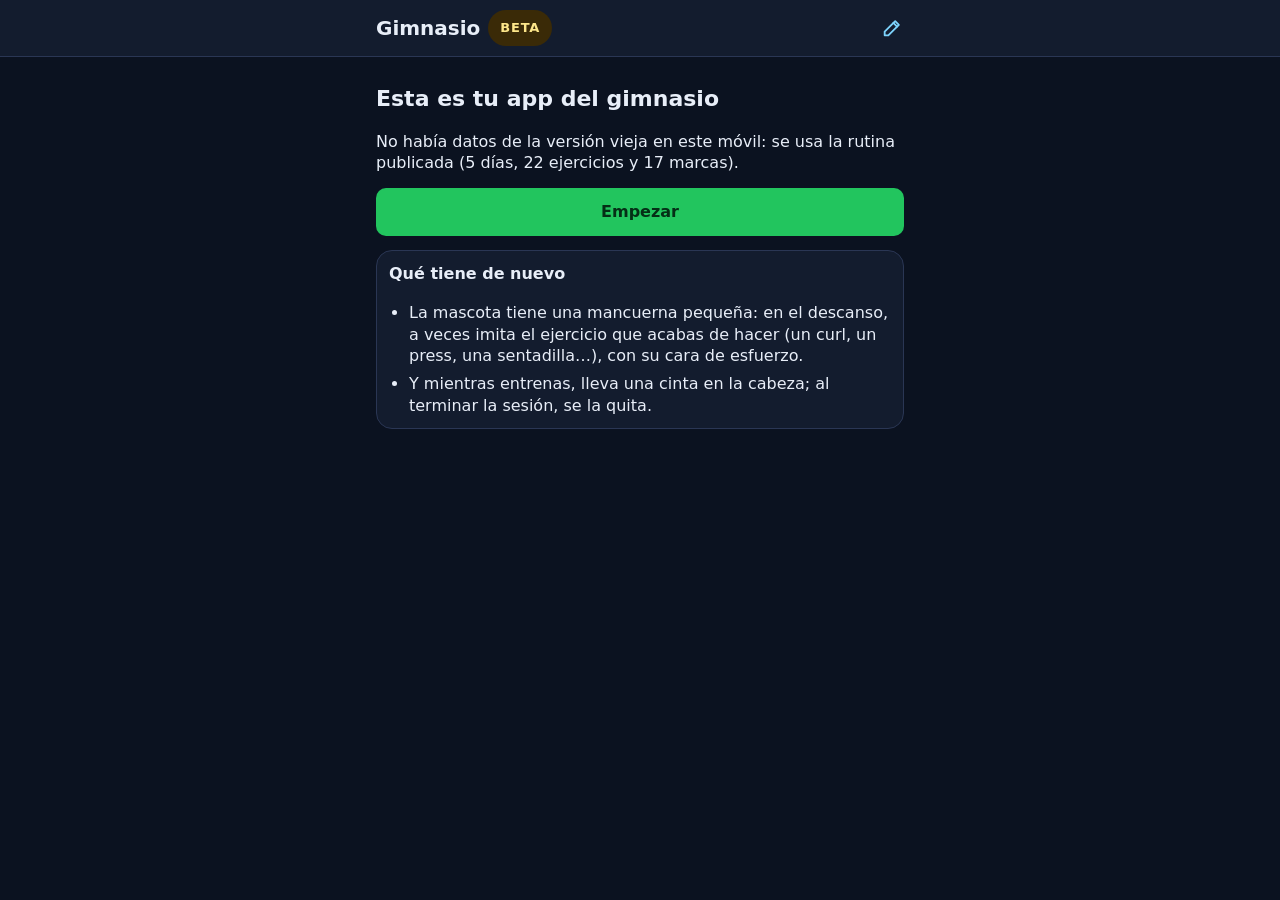
==== commit 21197e9c: "Beta 1.3.6 en beta/ (D-124, D-135): la mascota, con su mancuerna y su cinta La app de desarrollo cop" ====
--- a/beta/index.html
+++ b/beta/index.html
@@ -9,7 +9,7 @@
   <meta name="theme-color" content="#131c2e" media="(prefers-color-scheme: dark)">
   <meta name="description" content="App del gimnasio: apunta series, descansos y marcas.">
   <!-- La misma versión que js/version.js y sw.js: si el HTML y el JavaScript no coinciden, la app no arranca a medias. -->
-  <meta name="gym-beta-version" content="1.3.5">
+  <meta name="gym-beta-version" content="1.3.6">
   <link rel="manifest" href="./manifest.json">
   <link rel="icon" href="./icon.svg" type="image/svg+xml">
   <link rel="apple-touch-icon" href="./icon.svg">
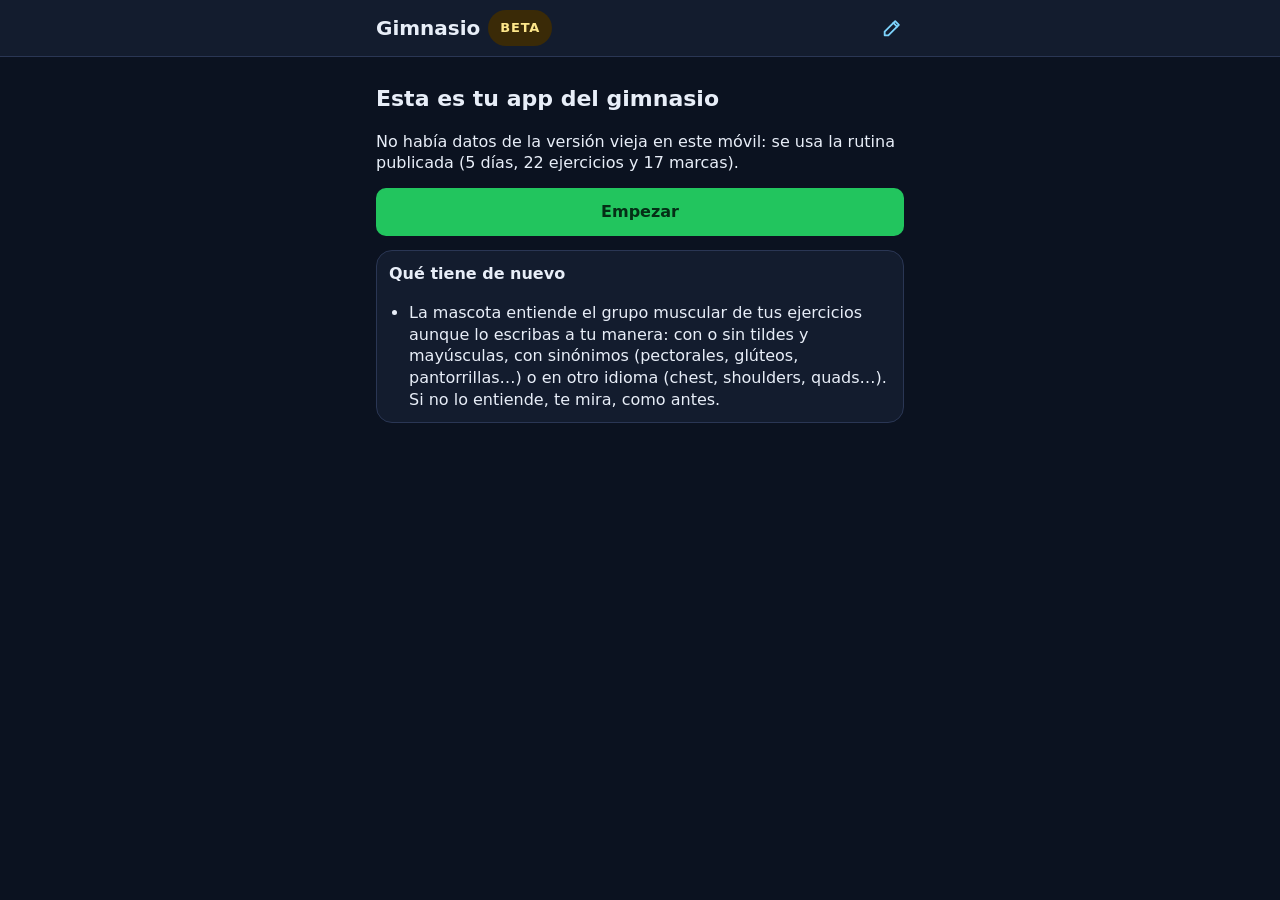
==== commit dc3bccc8: "Beta 1.3.7 en beta/ (D-124, D-136): la mascota entiende el grupo muscular como lo escribas La app de" ====
--- a/beta/index.html
+++ b/beta/index.html
@@ -9,7 +9,7 @@
   <meta name="theme-color" content="#131c2e" media="(prefers-color-scheme: dark)">
   <meta name="description" content="App del gimnasio: apunta series, descansos y marcas.">
   <!-- La misma versión que js/version.js y sw.js: si el HTML y el JavaScript no coinciden, la app no arranca a medias. -->
-  <meta name="gym-beta-version" content="1.3.6">
+  <meta name="gym-beta-version" content="1.3.7">
   <link rel="manifest" href="./manifest.json">
   <link rel="icon" href="./icon.svg" type="image/svg+xml">
   <link rel="apple-touch-icon" href="./icon.svg">
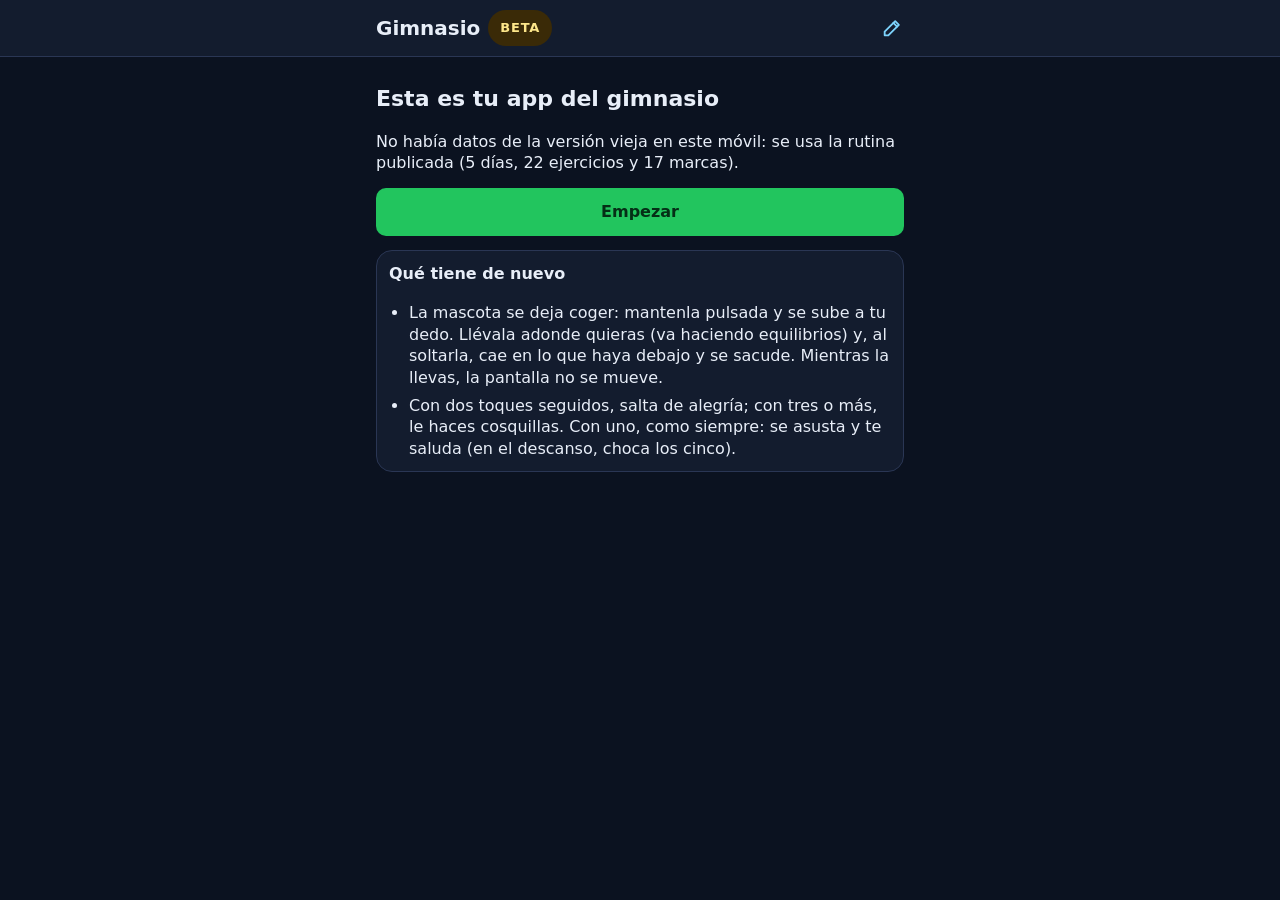
==== commit 95073f2f: "Beta 1.3.8 en beta/ (D-124, D-135): tocarla más: dos toques, salta; mantenerla pulsada, la coges La " ====
--- a/beta/index.html
+++ b/beta/index.html
@@ -9,7 +9,7 @@
   <meta name="theme-color" content="#131c2e" media="(prefers-color-scheme: dark)">
   <meta name="description" content="App del gimnasio: apunta series, descansos y marcas.">
   <!-- La misma versión que js/version.js y sw.js: si el HTML y el JavaScript no coinciden, la app no arranca a medias. -->
-  <meta name="gym-beta-version" content="1.3.7">
+  <meta name="gym-beta-version" content="1.3.8">
   <link rel="manifest" href="./manifest.json">
   <link rel="icon" href="./icon.svg" type="image/svg+xml">
   <link rel="apple-touch-icon" href="./icon.svg">
--- a/beta/styles.css
+++ b/beta/styles.css
@@ -869,6 +869,9 @@
 .mascota-capa { position: fixed; left: 0; top: 0; z-index: 15; pointer-events: none; will-change: transform; }
 .mascota-capa.en-pagina { position: absolute; }
 .mascota-capa[hidden] { display: none; }
+/* En tu dedo o cayendo de él (D-135, la 5): por encima de la cabecera, las barras de abajo y la navegación (30), pero
+   por debajo de las hojas (50) y los avisos (60). */
+.mascota-capa.encima { z-index: 45; }
 /* Su página en Ajustes: el color de cada luz junto a su nombre */
 .opcion-textos { display: flex; flex-direction: column; gap: 2px; min-width: 0; }
 .muestra-luz { flex: none; width: 18px; height: 18px; border-radius: 50%; }
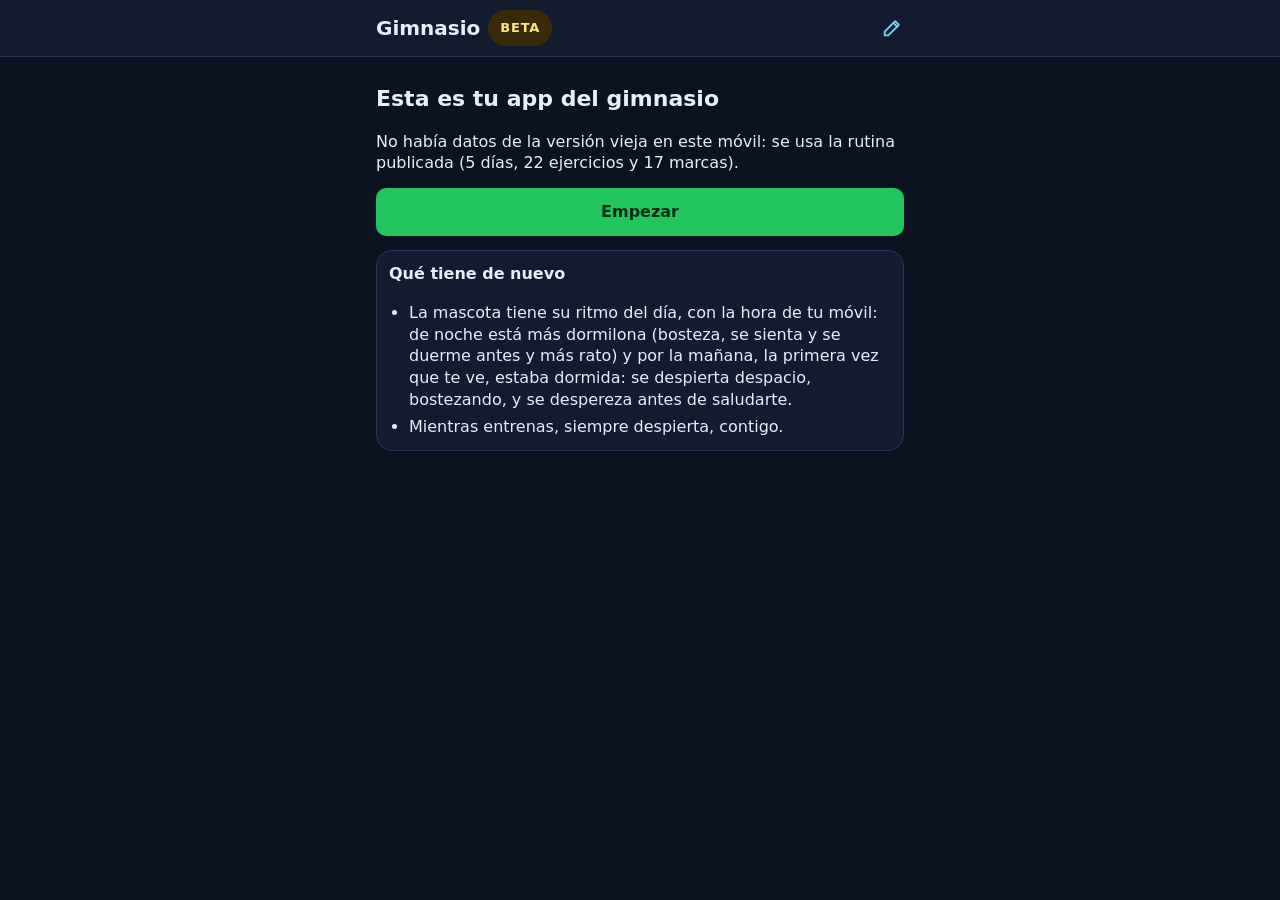
==== commit dfe11811: "Beta 1.3.9 en beta/ (D-124, D-135): el ritmo del día de la mascota La app de desarrollo (7a34d05) en" ====
--- a/beta/index.html
+++ b/beta/index.html
@@ -9,7 +9,7 @@
   <meta name="theme-color" content="#131c2e" media="(prefers-color-scheme: dark)">
   <meta name="description" content="App del gimnasio: apunta series, descansos y marcas.">
   <!-- La misma versión que js/version.js y sw.js: si el HTML y el JavaScript no coinciden, la app no arranca a medias. -->
-  <meta name="gym-beta-version" content="1.3.8">
+  <meta name="gym-beta-version" content="1.3.9">
   <link rel="manifest" href="./manifest.json">
   <link rel="icon" href="./icon.svg" type="image/svg+xml">
   <link rel="apple-touch-icon" href="./icon.svg">
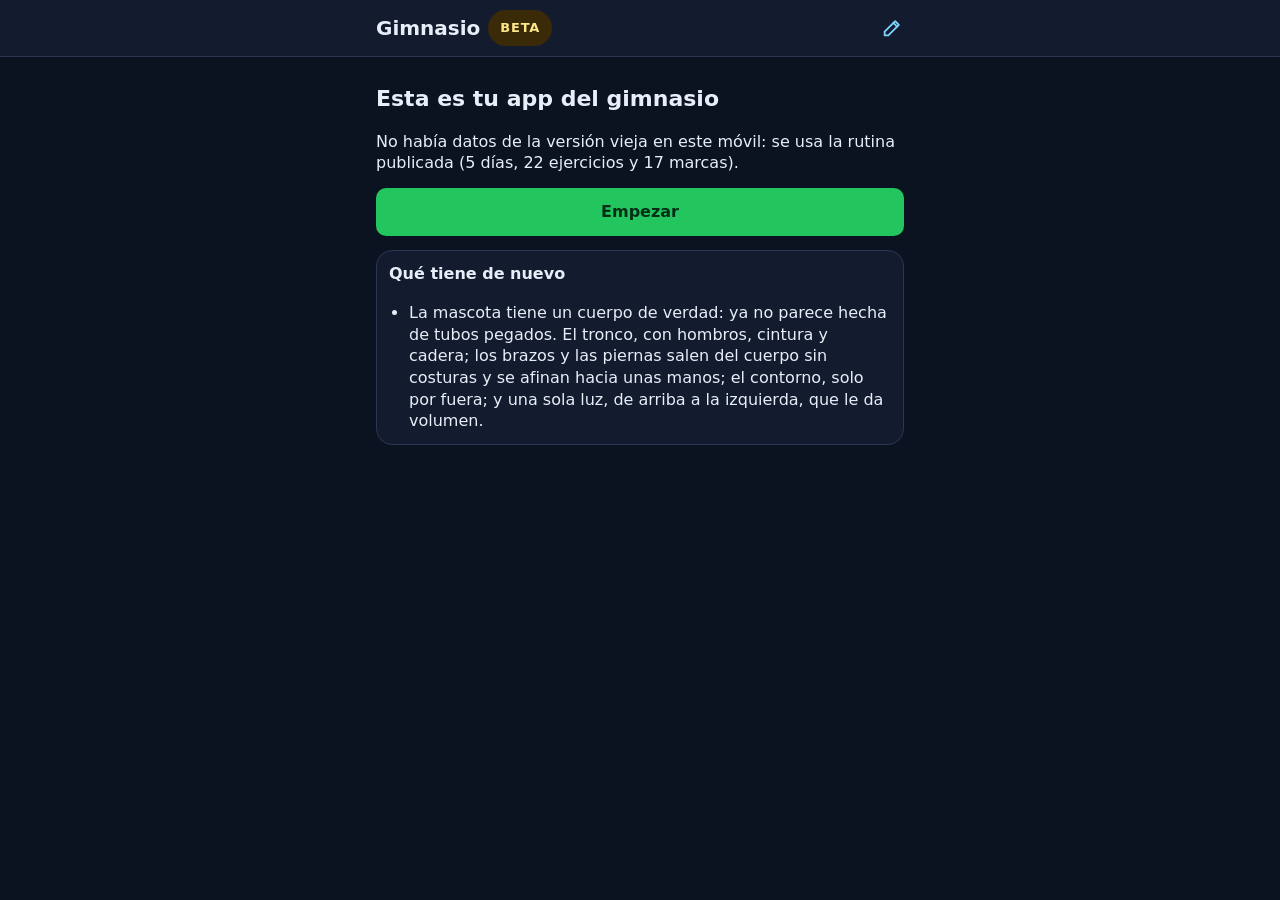
==== commit b6f1e6d1: "Beta 1.4.0 en beta/ (D-124, D-138): la mascota, con un cuerpo de verdad La app de desarrollo (a25959" ====
--- a/beta/index.html
+++ b/beta/index.html
@@ -9,7 +9,7 @@
   <meta name="theme-color" content="#131c2e" media="(prefers-color-scheme: dark)">
   <meta name="description" content="App del gimnasio: apunta series, descansos y marcas.">
   <!-- La misma versión que js/version.js y sw.js: si el HTML y el JavaScript no coinciden, la app no arranca a medias. -->
-  <meta name="gym-beta-version" content="1.3.9">
+  <meta name="gym-beta-version" content="1.4.0">
   <link rel="manifest" href="./manifest.json">
   <link rel="icon" href="./icon.svg" type="image/svg+xml">
   <link rel="apple-touch-icon" href="./icon.svg">
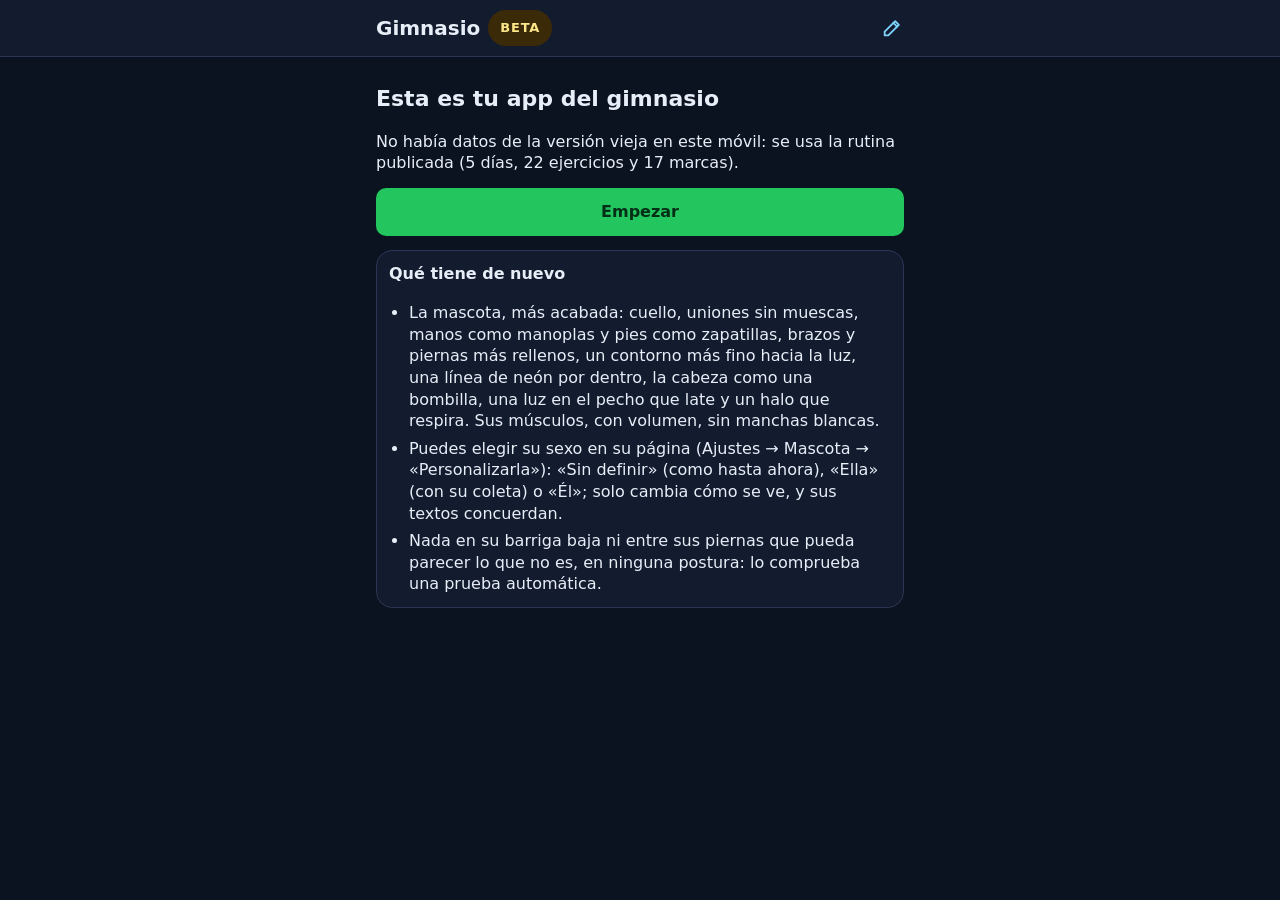
==== commit 489c8353: "Beta 1.5.0 en beta/ (D-124, D-141): la mascota, acabada, con su sexo a elegir y nada que parezca gen" ====
--- a/beta/index.html
+++ b/beta/index.html
@@ -9,7 +9,7 @@
   <meta name="theme-color" content="#131c2e" media="(prefers-color-scheme: dark)">
   <meta name="description" content="App del gimnasio: apunta series, descansos y marcas.">
   <!-- La misma versión que js/version.js y sw.js: si el HTML y el JavaScript no coinciden, la app no arranca a medias. -->
-  <meta name="gym-beta-version" content="1.4.0">
+  <meta name="gym-beta-version" content="1.5.0">
   <link rel="manifest" href="./manifest.json">
   <link rel="icon" href="./icon.svg" type="image/svg+xml">
   <link rel="apple-touch-icon" href="./icon.svg">
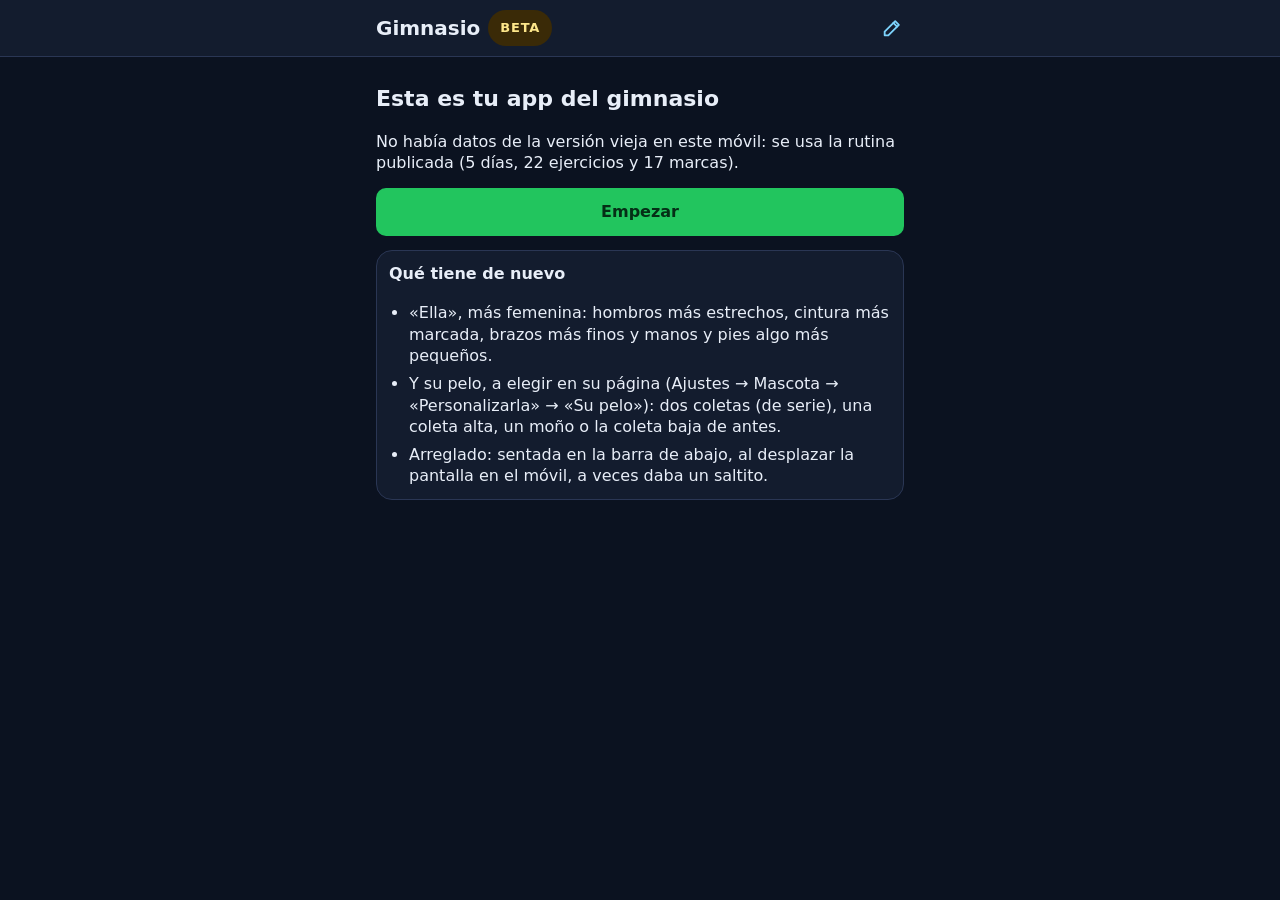
==== commit 08d7b7f5: "Beta 1.5.1 en beta/ (D-124, D-142): el pelo de «Ella», a elegir; «Ella», más femenina; y sin saltos " ====
--- a/beta/index.html
+++ b/beta/index.html
@@ -9,7 +9,7 @@
   <meta name="theme-color" content="#131c2e" media="(prefers-color-scheme: dark)">
   <meta name="description" content="App del gimnasio: apunta series, descansos y marcas.">
   <!-- La misma versión que js/version.js y sw.js: si el HTML y el JavaScript no coinciden, la app no arranca a medias. -->
-  <meta name="gym-beta-version" content="1.5.0">
+  <meta name="gym-beta-version" content="1.5.1">
   <link rel="manifest" href="./manifest.json">
   <link rel="icon" href="./icon.svg" type="image/svg+xml">
   <link rel="apple-touch-icon" href="./icon.svg">
--- a/beta/styles.css
+++ b/beta/styles.css
@@ -868,6 +868,9 @@
    recibe toques: los mira js/mascota/escenario.js. */
 .mascota-capa { position: fixed; left: 0; top: 0; z-index: 15; pointer-events: none; will-change: transform; }
 .mascota-capa.en-pagina { position: absolute; }
+/* En la barra de abajo o en el rincón: pegada por abajo, como la barra (en el móvil, al esconderse o salir la barra de
+   direcciones del navegador, se mueven juntas). */
+.mascota-capa.en-abajo { top: auto; bottom: 0; }
 .mascota-capa[hidden] { display: none; }
 /* En tu dedo o cayendo de él (D-135, la 5): por encima de la cabecera, las barras de abajo y la navegación (30), pero
    por debajo de las hojas (50) y los avisos (60). */
